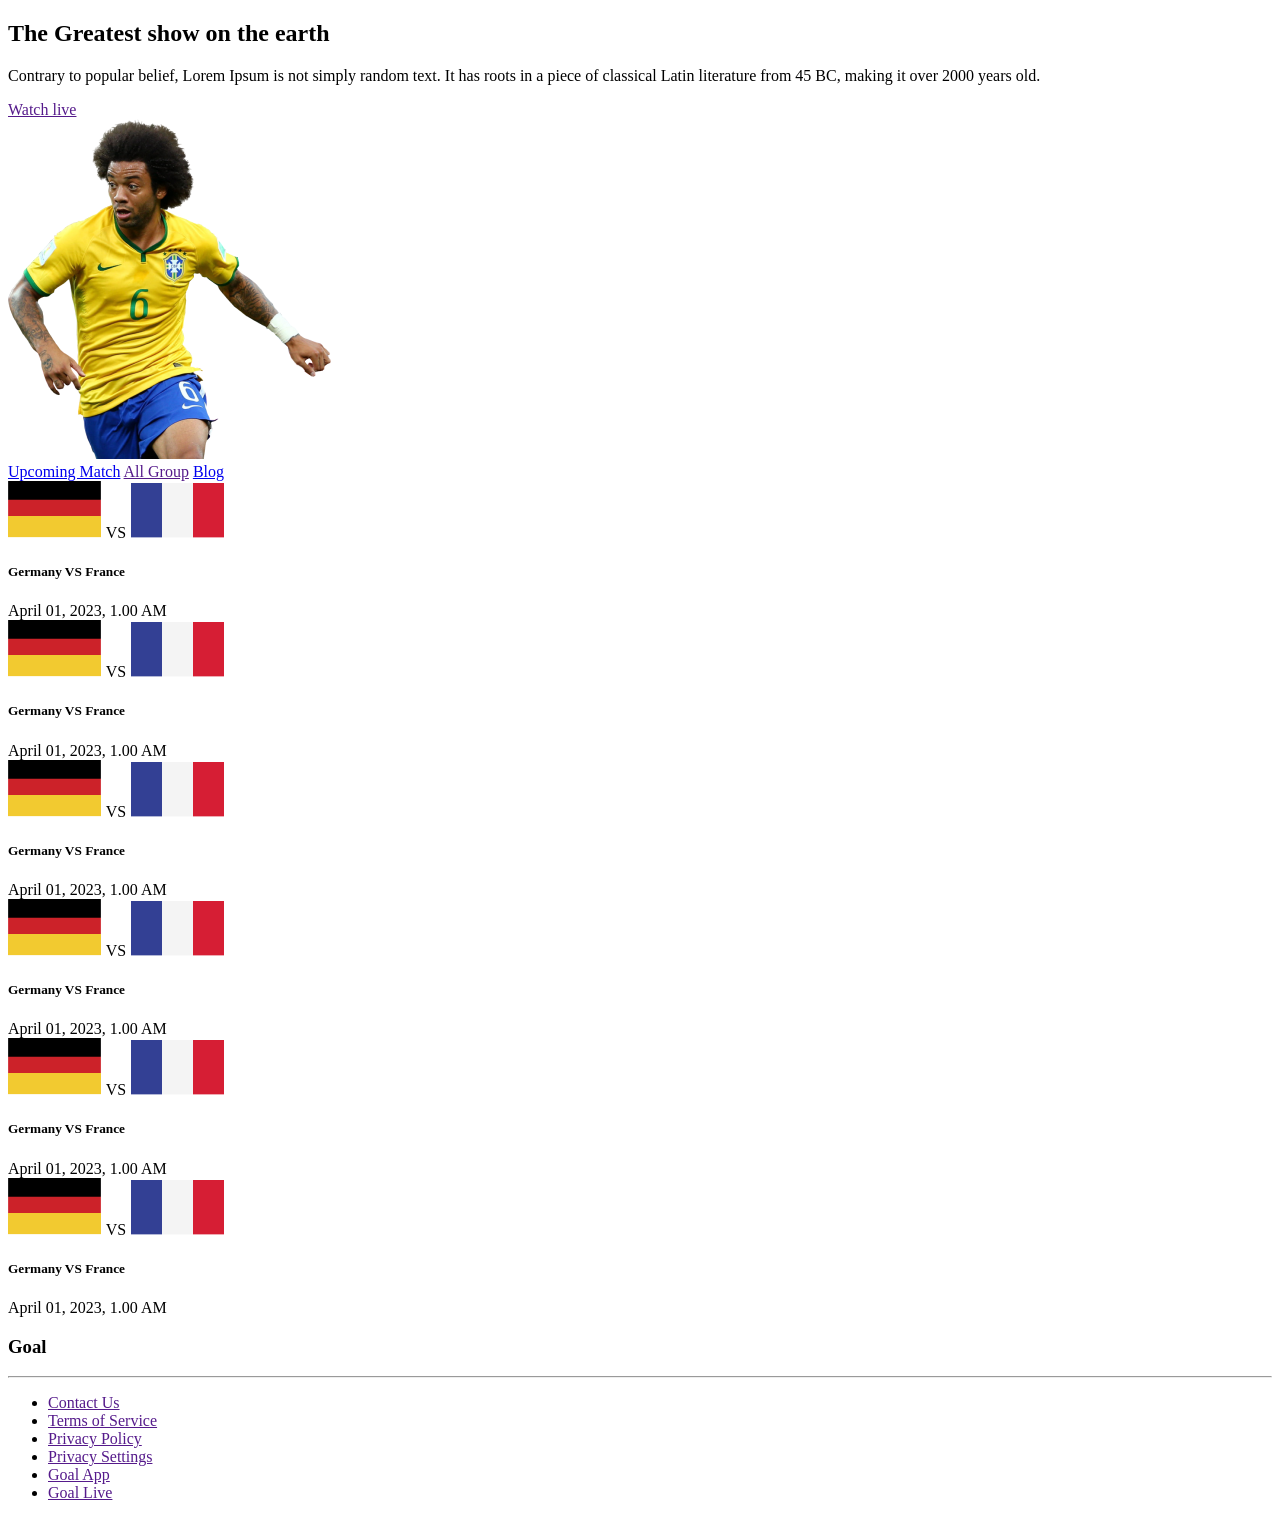
==== upcoming.html @ b74641d1 "world cup website added" ====
<!DOCTYPE html>
<html lang="en">
  <head>
    <meta charset="UTF-8" />
    <meta http-equiv="X-UA-Compatible" content="IE=edge" />
    <meta name="viewport" content="width=device-width, initial-scale=1.0" />
    <title>world cup blog</title>
    <link rel="stylesheet" href="style.css" />
    <link rel="stylesheet" href="upcoming.css" />
    <link rel="stylesheet" href="/mobile.css" />
    <link rel="stylesheet" href="/tablet.css" />
    
  </head>
  <body>
    <!--spotlight start-->
    <section class="spotlight">
      <div class="container-fluid">
        <div class="container-flex bgc-container">
          <div class="spotlight-intro">
            <h1 class="sp-heading">The Greatest show on the earth</h1>
            <p class="sp-text">
              Contrary to popular belief, Lorem Ipsum is not simply random text.
              It has roots in a piece of classical Latin literature from 45 BC,
              making it over 2000 years old.
            </p>
            <a class="sp-btn" href="">
              Watch live <i class="fa-solid fa-angle-right"></i>
            </a>
          </div>

          <img class="spotlight-img" src="/assets/bannerimage.png" />
        </div>
      </div>
    </section>
    <!--spotlight end-->

    <!--information-section start-->
    <section class="information-section">
      <div class="container-fluid">
        <div class="info-container">
          <div class="info-tab">
            <a href="/blog.html" target="_blank">Upcoming Match</a>
            <a href="">All Group</a>
            <a href="/upcoming.html">Blog</a>
          </div>
          <div class="upcoming-match">
            <div class="upcoming-cards">
              <div class="up-card">
                <div class="flag">
                  <img src="/assets/germanyflag.png" alt="" />
                  <span>VS</span>
                  <img src="/assets/flag.png" alt="" />
                </div>

                <h5>Germany VS France</h5>
                <span>April 01, 2023, 1.00 AM</span>
              </div>

              <div class="up-card">
                <div class="flag">
                  <img src="/assets/germanyflag.png" alt="" />
                  <span>VS</span>
                  <img src="/assets/flag.png" alt="" />
                </div>
                <h5>Germany VS France</h5>
                <span>April 01, 2023, 1.00 AM</span>
              </div>

              <div class="up-card">
                <div class="flag">
                  <img src="/assets/germanyflag.png" alt="" />
                  <span>VS</span>
                  <img src="/assets/flag.png" alt="" />
                </div>
                <h5>Germany VS France</h5>
                <span>April 01, 2023, 1.00 AM</span>
              </div>

              <div class="up-card">
                <div class="flag">
                  <img src="/assets/germanyflag.png" alt="" />
                  <span>VS</span>
                  <img src="/assets/flag.png" alt="" />
                </div>
                <h5>Germany VS France</h5>
                <span>April 01, 2023, 1.00 AM</span>
              </div>

              <div class="up-card">
                <div class="flag">
                  <img src="/assets/germanyflag.png" alt="" />
                  <span>VS</span>
                  <img src="/assets/flag.png" alt="" />
                </div>
                <h5>Germany VS France</h5>
                <span>April 01, 2023, 1.00 AM</span>
              </div>

              <div class="up-card">
                <div class="flag">
                  <img src="/assets/germanyflag.png" alt="" />
                  <span>VS</span>
                  <img src="/assets/flag.png" alt="" />
                </div>
                <h5>Germany VS France</h5>
                <span>April 01, 2023, 1.00 AM</span>
              </div>
            </div>
          </div>
        </div>
      </div>
    </section>

    <!--information-section end-->
    <!---footer-start-->

    <footer class="footer-section">
      <div class="container-fluid">
        <div class="footer-container">
          <div class="footer-heading">
            <h3>Goal</h3>
          </div>
          <hr />
          <div class="footer-links">
            <ul class="footer-ul">
              <li><a href="">Contact Us</a></li>
              <li><a href="">Terms of Service</a></li>
              <li><a href="">Privacy Policy</a></li>
              <li><a href="">Privacy Settings </a></li>
              <li><a href="">Goal App</a></li>
              <li><a href="">Goal Live</a></li>
            </ul>
          </div>
        </div>
      </div>
    </footer>
  </body>
</html>
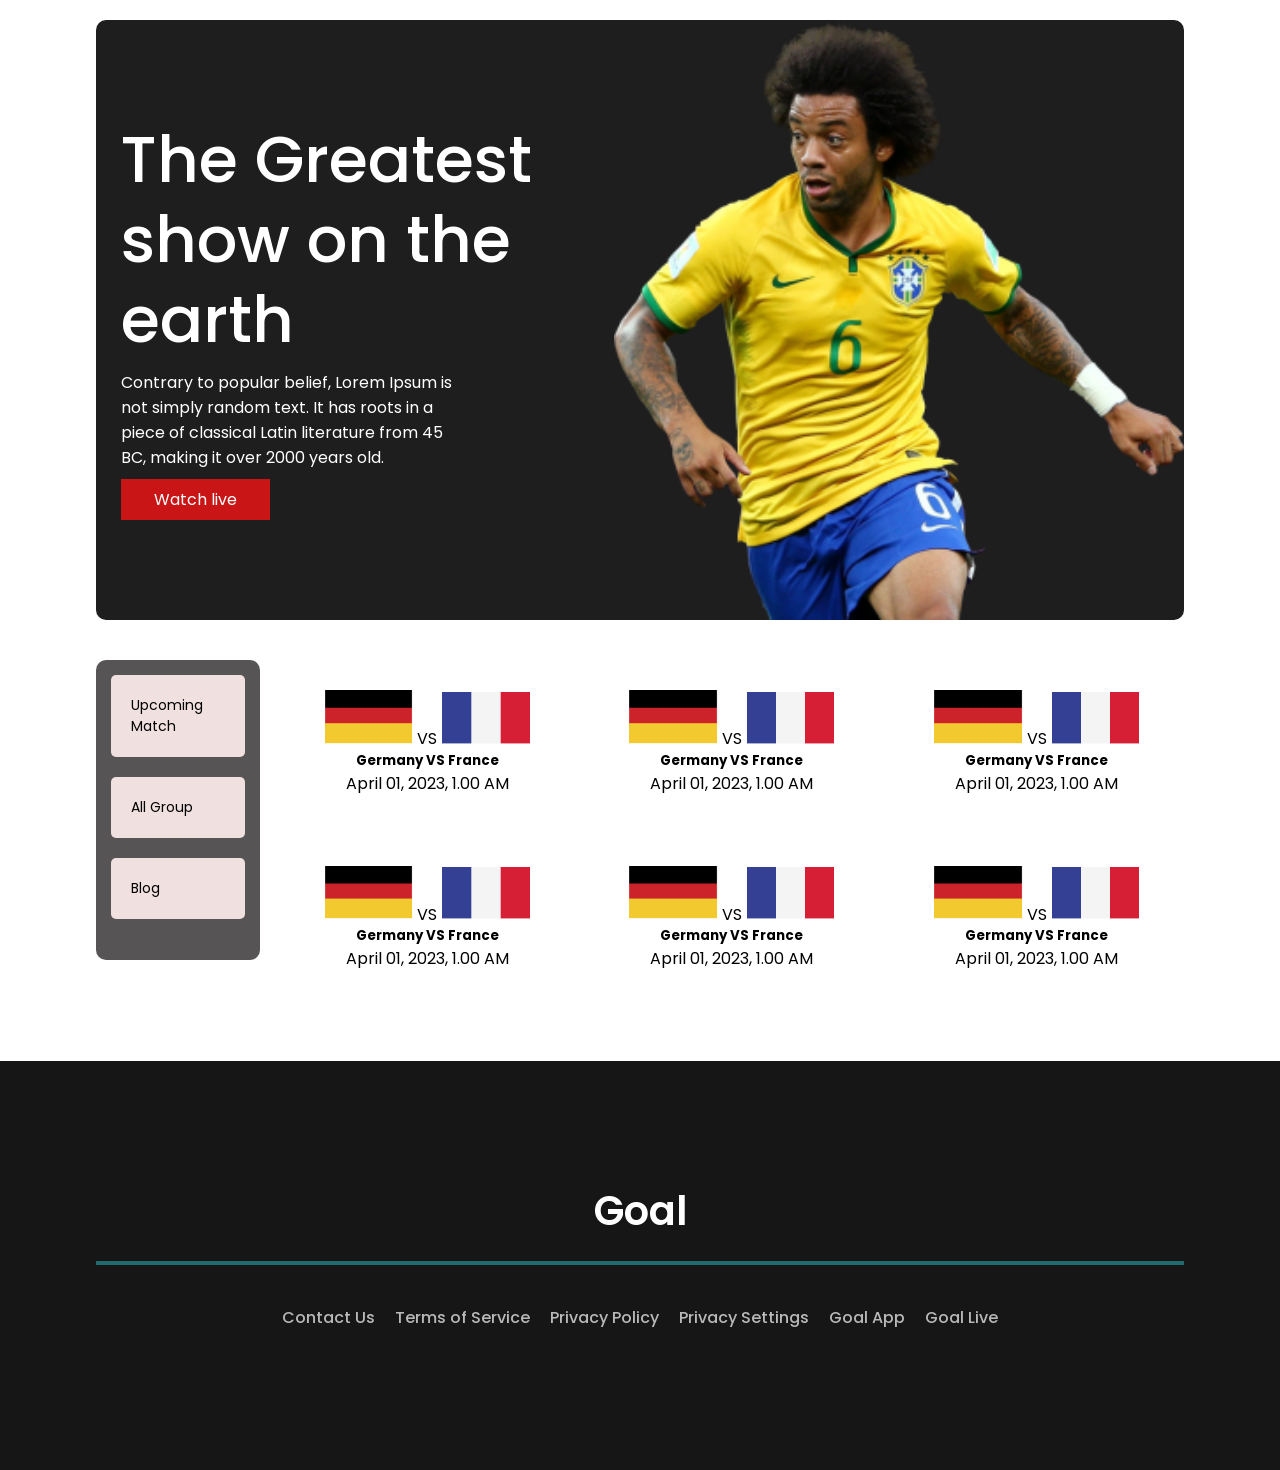
==== commit dbfcd403: ":lipstick:" ====
--- a/upcoming.html
+++ b/upcoming.html
@@ -5,11 +5,10 @@
     <meta http-equiv="X-UA-Compatible" content="IE=edge" />
     <meta name="viewport" content="width=device-width, initial-scale=1.0" />
     <title>world cup blog</title>
-    <link rel="stylesheet" href="style.css" />
-    <link rel="stylesheet" href="upcoming.css" />
-    <link rel="stylesheet" href="/mobile.css" />
-    <link rel="stylesheet" href="/tablet.css" />
-    
+    <link rel="stylesheet" href="/stylesheet/style.css" />
+    <link rel="stylesheet" href="stylesheet/mobile.css" />
+    <link rel="stylesheet" href="stylesheet/tablet.css" />
+    <link rel="stylesheet" href="stylesheet/upcoming.css" />
   </head>
   <body>
     <!--spotlight start-->
--- a/stylesheet/style.css
+++ b/stylesheet/style.css
@@ -0,0 +1,168 @@
+@import url(mobile.css);
+@import url(tablet.css);
+
+@import url("https://fonts.googleapis.com/css2?family=Finlandica:ital,wght@1,400;1,600&family=Oswald:wght@700&family=Poppins:wght@500&family=Roboto+Mono:ital,wght@0,400;1,200;1,400&family=Trispace&display=swap");
+
+* {
+  margin: 0;
+  padding: 0;
+  box-sizing: border-box;
+  font-family: "Poppins", sans-serif;
+}
+/**spotlight styles start**/
+.spotlight {
+  background: #ffffff;
+}
+.container-fluid {
+  width: 85%;
+  margin-left: auto;
+  margin-right: auto;
+  padding: 20px 0;
+}
+.bgc-container {
+  width: 100%;
+  background: #1e1e1e;
+  border-radius: 10px;
+}
+.container-flex {
+  display: flex;
+}
+.spotlight-intro {
+  display: flex;
+  flex-direction: column;
+  justify-content: center;
+  padding-left: 20px;
+}
+.sp-heading {
+  color: #ffffff;
+  margin: 1%;
+  font-weight: 500;
+  font-size: 5vw;
+  line-height: 80px;
+}
+.sp-text {
+  width: 70%;
+  color: #ffffff;
+  margin: 1%;
+}
+.sp-btn {
+  width: 30%;
+  background-color: #c91515;
+  color: #ffffff;
+  text-decoration: none;
+  padding: 0.5rem;
+  margin: 1%;
+  text-align: center;
+}
+
+.spotlight-img {
+  width: 90%;
+}
+.spotlight-img {
+  height: 600px;
+}
+/**spotlight style end**/
+
+/**information-section style strat**/
+.information-section {
+  margin-bottom: 40px;
+}
+.info-container {
+  display: flex;
+}
+.info-tab {
+  height: 300px;
+  display: flex;
+  flex-direction: column;
+  background-color: #1f1c1cc0;
+  padding: 5px;
+  border-radius: 10px;
+}
+.info-tab a {
+  text-decoration: none;
+  padding: 20px;
+  margin: 10px 10px;
+}
+.btn-c {
+  background-color: rgba(255, 255, 255, 0.514);
+  color: #0f0f0f;
+  border-radius: 5px;
+}
+.btn-b {
+  background-color: #cc0c0c;
+  color: #f0f0f0;
+  border-radius: 5px;
+}
+.info-cards {
+  display: grid;
+  grid-template-columns: repeat(3, 1fr);
+}
+.info-card {
+  box-shadow: 10px 10px 30px #534a4a33;
+  margin: 1% 1%;
+  border-radius: 10px;
+}
+.info-card img {
+  width: 100%;
+}
+.info-card p {
+  display: inline-block;
+  border: 1px solid rgb(26, 24, 24);
+  padding: 1px 12px;
+  margin: 1%;
+}
+.info-card h4 {
+  font-weight: 600;
+  font-size: 14px;
+  line-height: 27px;
+  margin: 10px;
+}
+.info-card span i {
+  margin: 10px;
+}
+.expand-btn {
+  visibility: hidden;
+}
+/**information-section style end**/
+
+/**footer style start**/
+.footer-section {
+  background: #161616;
+  padding: 100px 0;
+}
+.footer-container {
+  display: flex;
+  flex-direction: column;
+  justify-content: center;
+  align-items: center;
+}
+.footer-heading h3 {
+  color: #ffffff;
+  font-weight: 600;
+  font-size: 40px;
+}
+.footer-links {
+  margin: 20px 0;
+}
+hr {
+  border: 2px solid #259094b4;
+  margin: 20px 0;
+  width: 100%;
+}
+ul {
+  display: flex;
+  justify-content: center;
+  gap: 20px;
+}
+.footer-links ul li {
+  list-style-type: none;
+}
+.footer-links ul li a {
+  text-decoration: none;
+  color: #b9b9b9;
+  font-weight: 500;
+  font-size: 16px;
+  line-height: 24px;
+}
+
+/**footer style end**/
--- a/stylesheet/mobile.css
+++ b/stylesheet/mobile.css
@@ -0,0 +1,65 @@
+@media screen and (max-width: 600px) {
+  
+  /**spotlight section**/
+  .container-fluid {
+    margin: auto;
+  }
+  .container-flex {
+    flex-direction: column;
+    align-items: center;
+  }
+  .bgc-container {
+    width: 100%;
+  }
+  .spotlight-intro {
+    width: 80%;
+    text-align: center;
+  }
+  .sp-heading {
+    text-align: center;
+   
+    font-size: 30px;
+    font-weight: 700;
+    line-height: 33px;
+  }
+
+  .spotlight-img {
+   padding: 0 50px;
+    height: 100%;
+  }
+  .sp-btn{
+    width: 60%;
+  }
+}
+/**mobile device**/
+@media screen and (max-width: 600px) {
+
+  /**info-section**/
+  .info-container {
+    flex-direction: column;
+  }
+  .info-tab {
+    background: none;
+    text-align: center;
+    flex-direction: column;
+  }
+  .info-tab a {
+    color: black;
+  }
+  .info-cards {
+    display: grid;
+    grid-template-columns: repeat(1, 3fr);
+    grid-template-rows: repeat(1, 3fr);
+  }
+  .info-card h4{
+font-size: larger;
+  }
+  /**footer-section**/
+  .footer-section {
+    padding: 0;
+  }
+  .footer-ul {
+    display: flex;
+    flex-direction: column;
+  }
+}
--- a/stylesheet/tablet.css
+++ b/stylesheet/tablet.css
@@ -0,0 +1,62 @@
+/***teblet device***/
+
+@media (min-width: 600px) and (max-width: 991.98px) {
+  /***spotlight***/
+  .spotlight-intro {
+    justify-content: center;
+    align-items: center;
+    text-align: center;
+  }
+  .spotlight-img {
+    width: 50%;
+  }
+
+  /**information section**/
+
+  .info-container {
+    flex-direction: column;
+    justify-content: center;
+    align-items: center;
+  }
+  .info-details .expand-btn {
+    text-align: center;
+  }
+  .expand-btn {
+    margin: 40px 0;
+  }
+  .expand-btn a {
+    width: 20%;
+    color: aliceblue;
+    text-decoration: none;
+    padding: 20px;
+    background-color: rgb(226, 49, 43);
+    border-radius: 5px;
+  }
+  .info-tab {
+    display: flex;
+    flex-direction: row;
+    background: none;
+    height: 100px;
+    margin-bottom: 50px;
+  }
+
+  .info-tab a {
+    width: 100%;
+    height: 80px;
+  }
+
+  .info-cards {
+    display: grid;
+    grid-template-columns: repeat(2, 3fr);
+    grid-template-rows: repeat(2, 3fr);
+  }
+  .expand-btn {
+    visibility: visible;
+  }
+
+  /**footer-section**/
+
+  .footer-ul {
+    flex-wrap: wrap;
+  }
+}
--- a/stylesheet/upcoming.css
+++ b/stylesheet/upcoming.css
@@ -0,0 +1,41 @@
+/**information section styles****/
+.upcoming-match {
+  width: 100%;
+}
+.info-tab a {
+  background-color: rgb(240, 224, 224);
+  color: #000;
+  border-radius: 5px;
+  font-size: 14px;
+}
+.upcoming-cards {
+  display: grid;
+  grid-template-columns: repeat(3, 1fr);
+  grid-template-rows: repeat(1, 1fr);
+  gap: 10px;
+  margin: 0 10px;
+}
+.up-card {
+  width: 100%;
+  text-align: center;
+}
+
+.up-card {
+  width: 100%;
+  margin: 30px 10px;
+}
+.up-card img {
+  width: 30%;
+}
+/**mobile-device**/
+@media screen and (max-width: 600px) {
+  .upcoming-cards {
+    grid-template-columns: repeat(1, 3fr);
+  }
+}
+/**teblet device**/
+@media (min-width: 600px) and (max-width: 991.98px) {
+  .upcoming-cards {
+    grid-template-columns: repeat(2, 1fr);
+  }
+}
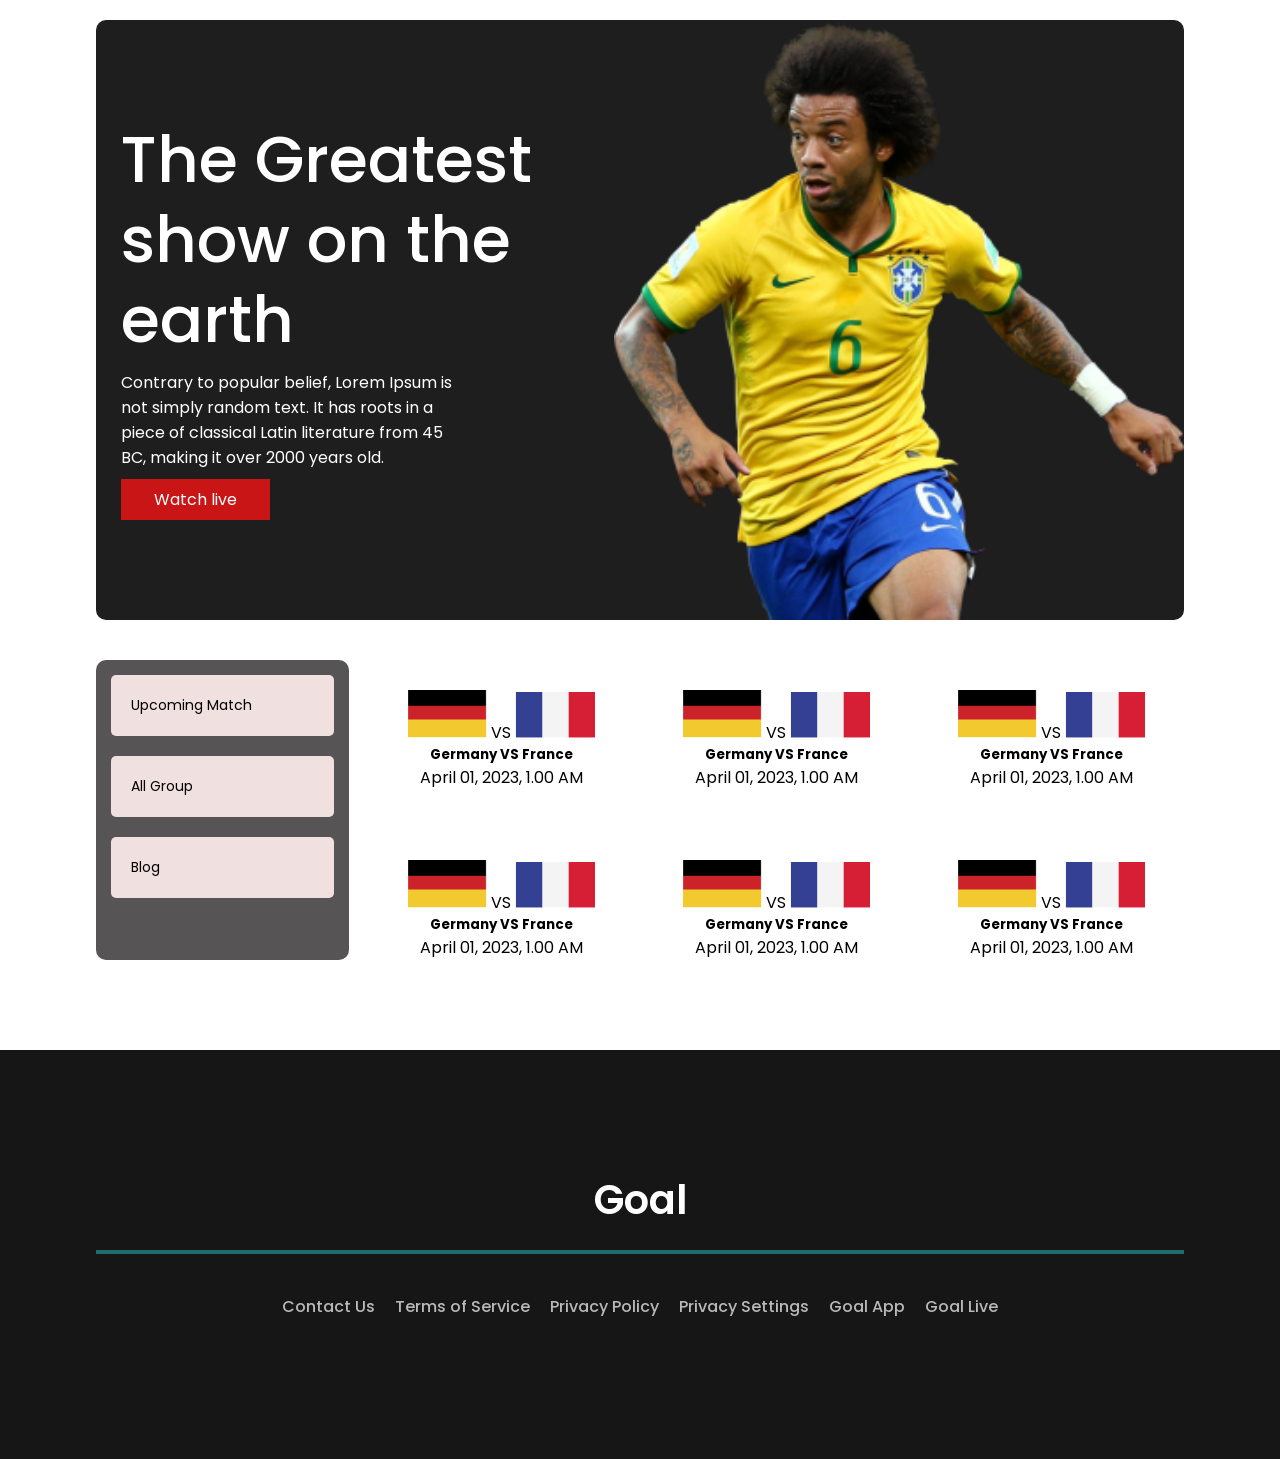
==== commit 8dd5dbcb: ":lipstick:" ====
--- a/upcoming.html
+++ b/upcoming.html
@@ -27,7 +27,7 @@
             </a>
           </div>
 
-          <img class="spotlight-img" src="/assets/bannerimage.png" />
+          <img class="spotlight-img" src="./assets/bannerimage.png" />
         </div>
       </div>
     </section>
@@ -46,9 +46,9 @@
             <div class="upcoming-cards">
               <div class="up-card">
                 <div class="flag">
-                  <img src="/assets/germanyflag.png" alt="" />
+                  <img src="./assets/germanyflag.png" alt="" />
                   <span>VS</span>
-                  <img src="/assets/flag.png" alt="" />
+                  <img src="./assets/flag.png" alt="" />
                 </div>
 
                 <h5>Germany VS France</h5>
@@ -57,9 +57,9 @@
 
               <div class="up-card">
                 <div class="flag">
-                  <img src="/assets/germanyflag.png" alt="" />
+                  <img src="./assets/germanyflag.png" alt="" />
                   <span>VS</span>
-                  <img src="/assets/flag.png" alt="" />
+                  <img src="./assets/flag.png" alt="" />
                 </div>
                 <h5>Germany VS France</h5>
                 <span>April 01, 2023, 1.00 AM</span>
@@ -67,9 +67,9 @@
 
               <div class="up-card">
                 <div class="flag">
-                  <img src="/assets/germanyflag.png" alt="" />
+                  <img src="./assets/germanyflag.png" alt="" />
                   <span>VS</span>
-                  <img src="/assets/flag.png" alt="" />
+                  <img src="./assets/flag.png" alt="" />
                 </div>
                 <h5>Germany VS France</h5>
                 <span>April 01, 2023, 1.00 AM</span>
@@ -77,9 +77,9 @@
 
               <div class="up-card">
                 <div class="flag">
-                  <img src="/assets/germanyflag.png" alt="" />
+                  <img src="./assets/germanyflag.png" alt="" />
                   <span>VS</span>
-                  <img src="/assets/flag.png" alt="" />
+                  <img src="./assets/flag.png" alt="" />
                 </div>
                 <h5>Germany VS France</h5>
                 <span>April 01, 2023, 1.00 AM</span>
@@ -87,9 +87,9 @@
 
               <div class="up-card">
                 <div class="flag">
-                  <img src="/assets/germanyflag.png" alt="" />
+                  <img src="./assets/germanyflag.png" alt="" />
                   <span>VS</span>
-                  <img src="/assets/flag.png" alt="" />
+                  <img src="./assets/flag.png" alt="" />
                 </div>
                 <h5>Germany VS France</h5>
                 <span>April 01, 2023, 1.00 AM</span>
@@ -97,9 +97,9 @@
 
               <div class="up-card">
                 <div class="flag">
-                  <img src="/assets/germanyflag.png" alt="" />
+                  <img src="./assets/germanyflag.png" alt="" />
                   <span>VS</span>
-                  <img src="/assets/flag.png" alt="" />
+                  <img src="./assets/flag.png" alt="" />
                 </div>
                 <h5>Germany VS France</h5>
                 <span>April 01, 2023, 1.00 AM</span>
--- a/stylesheet/style.css
+++ b/stylesheet/style.css
@@ -71,6 +71,7 @@
   display: flex;
 }
 .info-tab {
+  width: 30%;
   height: 300px;
   display: flex;
   flex-direction: column;
@@ -149,7 +150,7 @@
   margin: 20px 0;
   width: 100%;
 }
-ul {
+.footer-ul {
   display: flex;
   justify-content: center;
   gap: 20px;
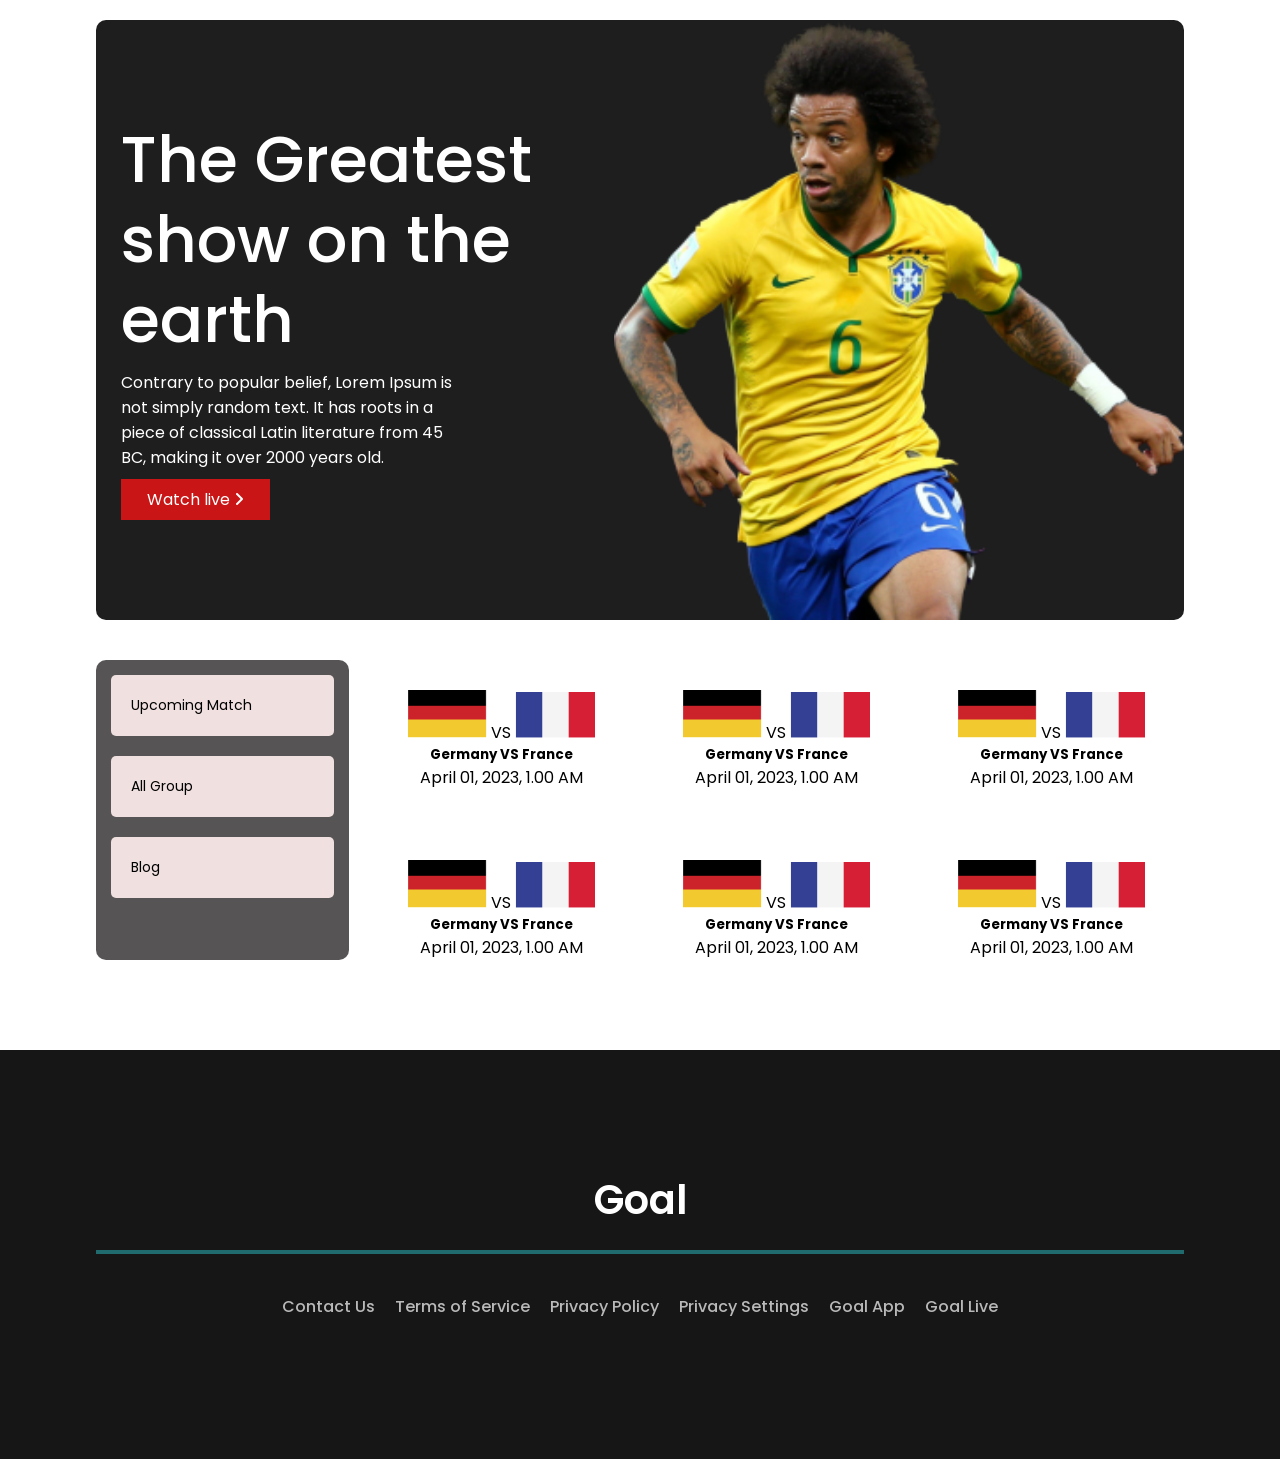
==== commit f1c28fb3: ":lipstick:" ====
--- a/upcoming.html
+++ b/upcoming.html
@@ -4,11 +4,16 @@
     <meta charset="UTF-8" />
     <meta http-equiv="X-UA-Compatible" content="IE=edge" />
     <meta name="viewport" content="width=device-width, initial-scale=1.0" />
+    <link
+    rel="stylesheet"
+    href="https://cdnjs.cloudflare.com/ajax/libs/font-awesome/6.1.1/css/all.min.css"
+  />
     <title>world cup blog</title>
-    <link rel="stylesheet" href="/stylesheet/style.css" />
-    <link rel="stylesheet" href="stylesheet/mobile.css" />
-    <link rel="stylesheet" href="stylesheet/tablet.css" />
-    <link rel="stylesheet" href="stylesheet/upcoming.css" />
+    <!--stylesheets-->
+    <link rel="stylesheet" href="./stylesheet/style.css" />
+    <link rel="stylesheet" href="./stylesheet/mobile.css" />
+    <link rel="stylesheet" href="./stylesheet/tablet.css" />
+    <link rel="stylesheet" href="./stylesheet/upcoming.css" />
   </head>
   <body>
     <!--spotlight start-->
--- a/stylesheet/mobile.css
+++ b/stylesheet/mobile.css
@@ -1,5 +1,4 @@
 @media screen and (max-width: 600px) {
-  
   /**spotlight section**/
   .container-fluid {
     margin: auto;
@@ -13,35 +12,42 @@
   }
   .spotlight-intro {
     width: 80%;
-    text-align: center;
+    margin: auto;
+    justify-content: center;
+    align-items: center;
   }
   .sp-heading {
-    text-align: center;
-   
+    width: 80%;
     font-size: 30px;
     font-weight: 700;
     line-height: 33px;
+    text-align: center;
+  }
+  .spotlight-intro p {
+    text-align: center;
   }
 
   .spotlight-img {
-   padding: 0 50px;
+    padding: 0 50px;
     height: 100%;
   }
-  .sp-btn{
+  .sp-btn {
     width: 60%;
   }
 }
 /**mobile device**/
 @media screen and (max-width: 600px) {
-
   /**info-section**/
   .info-container {
     flex-direction: column;
+    justify-content: center;
   }
   .info-tab {
+    width: 100%;
     background: none;
+    flex-direction: column;
+    justify-content: center;
     text-align: center;
-    flex-direction: column;
   }
   .info-tab a {
     color: black;
@@ -51,8 +57,8 @@
     grid-template-columns: repeat(1, 3fr);
     grid-template-rows: repeat(1, 3fr);
   }
-  .info-card h4{
-font-size: larger;
+  .info-card h4 {
+    font-size: larger;
   }
   /**footer-section**/
   .footer-section {
--- a/stylesheet/tablet.css
+++ b/stylesheet/tablet.css
@@ -1,12 +1,9 @@
 /***teblet device***/
 
 @media (min-width: 600px) and (max-width: 991.98px) {
+
   /***spotlight***/
-  .spotlight-intro {
-    justify-content: center;
-    align-items: center;
-    text-align: center;
-  }
+
   .spotlight-img {
     width: 50%;
   }
@@ -32,10 +29,11 @@
     background-color: rgb(226, 49, 43);
     border-radius: 5px;
   }
-  .info-tab {
+  .info-tab{
     display: flex;
     flex-direction: row;
     background: none;
+    width: 100%;
     height: 100px;
     margin-bottom: 50px;
   }
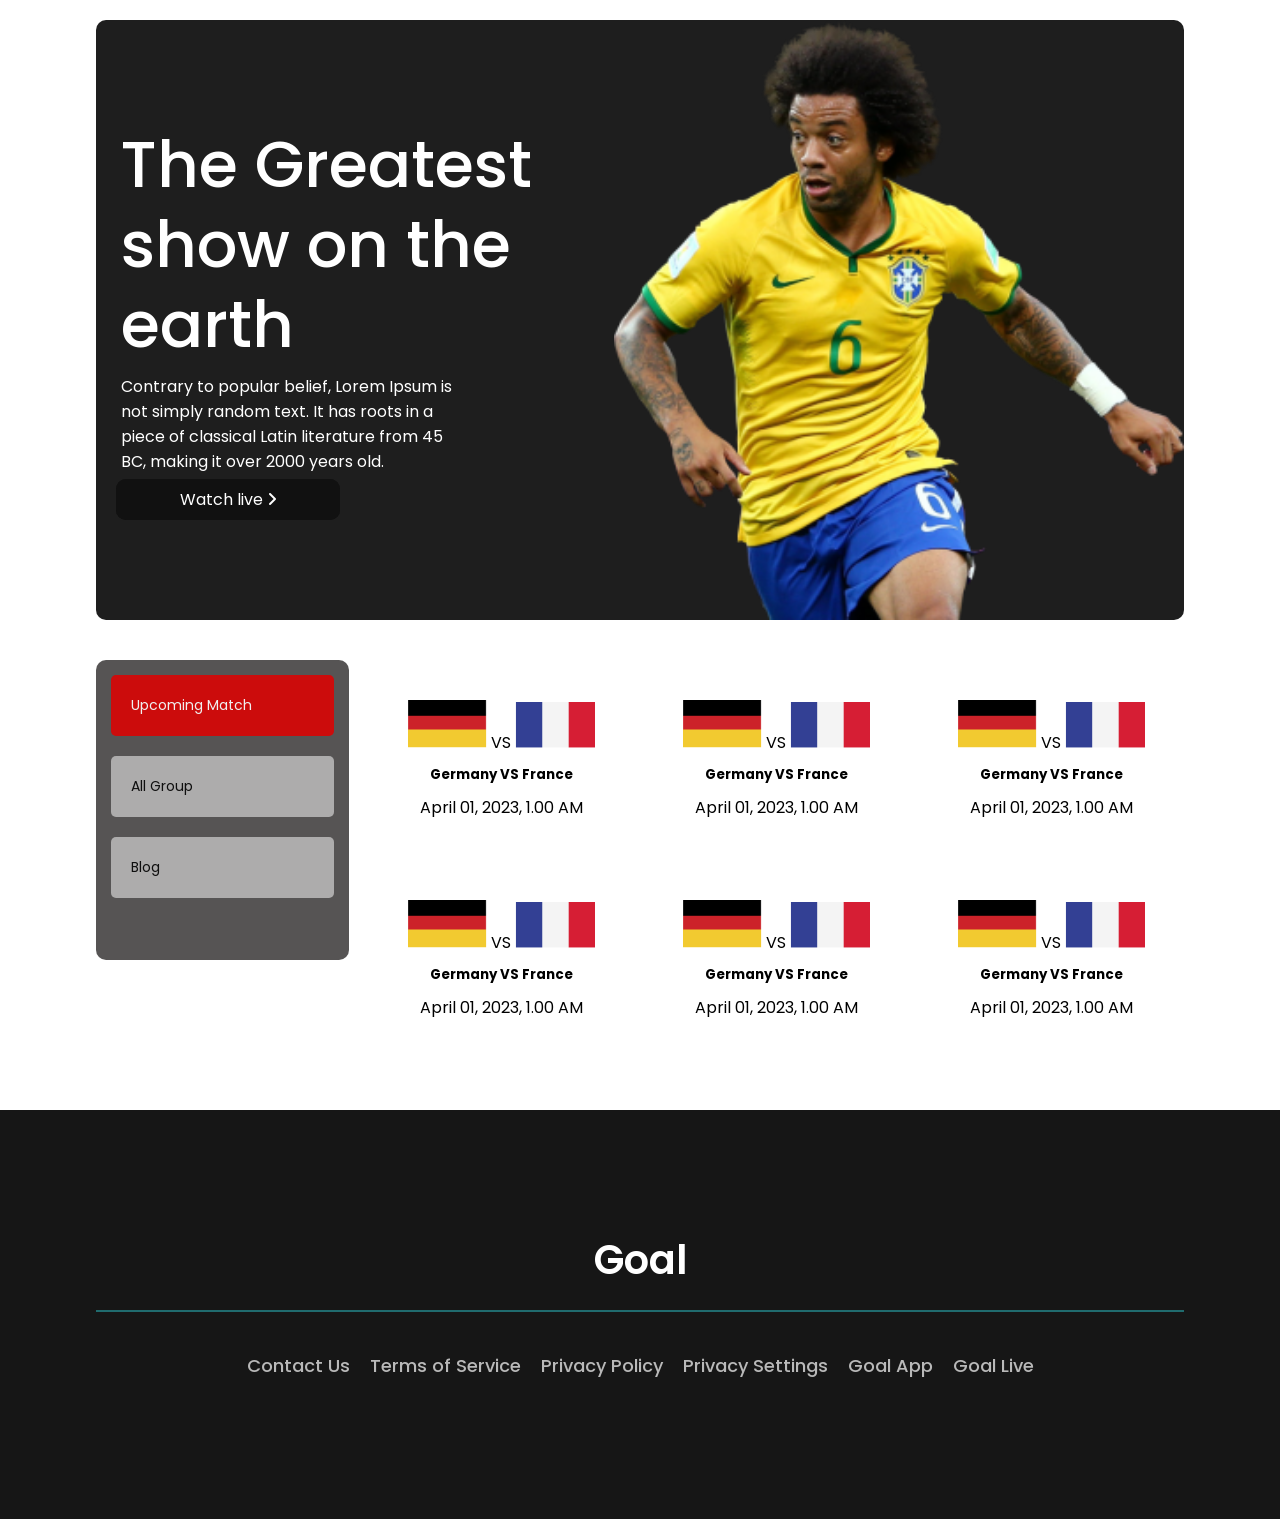
==== commit 6d344bfe: ":lipstick:" ====
--- a/upcoming.html
+++ b/upcoming.html
@@ -5,9 +5,9 @@
     <meta http-equiv="X-UA-Compatible" content="IE=edge" />
     <meta name="viewport" content="width=device-width, initial-scale=1.0" />
     <link
-    rel="stylesheet"
-    href="https://cdnjs.cloudflare.com/ajax/libs/font-awesome/6.1.1/css/all.min.css"
-  />
+      rel="stylesheet"
+      href="https://cdnjs.cloudflare.com/ajax/libs/font-awesome/6.1.1/css/all.min.css"
+    />
     <title>world cup blog</title>
     <!--stylesheets-->
     <link rel="stylesheet" href="./stylesheet/style.css" />
@@ -27,7 +27,7 @@
               It has roots in a piece of classical Latin literature from 45 BC,
               making it over 2000 years old.
             </p>
-            <a class="sp-btn" href="">
+            <a class="sp-btn glow-on-hover" href="">
               Watch live <i class="fa-solid fa-angle-right"></i>
             </a>
           </div>
@@ -43,7 +43,7 @@
       <div class="container-fluid">
         <div class="info-container">
           <div class="info-tab">
-            <a href="/blog.html" target="_blank">Upcoming Match</a>
+            <a class="bg-r" href="/blog.html" target="_blank">Upcoming Match</a>
             <a href="">All Group</a>
             <a href="/upcoming.html">Blog</a>
           </div>
--- a/stylesheet/style.css
+++ b/stylesheet/style.css
@@ -46,17 +46,85 @@
   margin: 1%;
 }
 .sp-btn {
-  width: 30%;
-  background-color: #c91515;
-  color: #ffffff;
+  width: 45%;
   text-decoration: none;
   padding: 0.5rem;
-  margin: 1%;
   text-align: center;
 }
 
+.glow-on-hover {
+  color: #fff;
+  background: #111;
+  cursor: pointer;
+  position: relative;
+  z-index: 0;
+  border-radius: 10px;
+}
+.glow-on-hover:before {
+  content: "";
+  background: linear-gradient(
+    45deg,
+    #ff0000,
+    #ff7300,
+    #fffb00,
+    #48ff00,
+    #00ffd5,
+    #002bff,
+    #7a00ff,
+    #ff00c8,
+    #ff0000
+  );
+  position: absolute;
+  top: -2px;
+  left: -2px;
+  background-size: 400%;
+  z-index: -1;
+  filter: blur(5px);
+  width: calc(100% + 4px);
+  height: calc(100% + 4px);
+  animation: glowing 20s linear infinite;
+  opacity: 0;
+  transition: opacity 0.3s ease-in-out;
+  border-radius: 10px;
+}
+
+.glow-on-hover:active {
+  color: #000;
+}
+
+.glow-on-hover:active:after {
+  background: transparent;
+}
+
+.glow-on-hover:hover:before {
+  opacity: 1;
+}
+
+.glow-on-hover:after {
+  z-index: -1;
+  content: "";
+  position: absolute;
+  width: 100%;
+  height: 100%;
+  background: #111;
+  left: 0;
+  top: 0;
+  border-radius: 10px;
+}
+
+@keyframes glowing {
+  0% {
+    background-position: 0 0;
+  }
+  50% {
+    background-position: 400% 0;
+  }
+  100% {
+    background-position: 0 0;
+  }
+}
 .spotlight-img {
-  width: 90%;
+  width: 100%;
 }
 .spotlight-img {
   height: 600px;
@@ -146,7 +214,7 @@
   margin: 20px 0;
 }
 hr {
-  border: 2px solid #259094b4;
+  border: 1px solid #259094b4;
   margin: 20px 0;
   width: 100%;
 }
@@ -162,8 +230,7 @@
   text-decoration: none;
   color: #b9b9b9;
   font-weight: 500;
-  font-size: 16px;
-  line-height: 24px;
+  font-size: 18px;
 }
 
 /**footer style end**/
--- a/stylesheet/tablet.css
+++ b/stylesheet/tablet.css
@@ -7,7 +7,6 @@
   .spotlight-img {
     width: 50%;
   }
-
   /**information section**/
 
   .info-container {
--- a/stylesheet/upcoming.css
+++ b/stylesheet/upcoming.css
@@ -3,10 +3,15 @@
   width: 100%;
 }
 .info-tab a {
-  background-color: rgb(240, 224, 224);
-  color: #000;
+  background-color: rgba(255, 255, 255, 0.514);
+  color: #0f0f0f;
   border-radius: 5px;
   font-size: 14px;
+}
+.info-tab 
+.bg-r{
+  background-color: #cc0c0c;
+  color: #f0f0f0;
 }
 .upcoming-cards {
   display: grid;
@@ -27,6 +32,13 @@
 .up-card img {
   width: 30%;
 }
+.up-card .flag, h5, span{
+  margin: 10px 0;
+}
+
+
+
+
 /**mobile-device**/
 @media screen and (max-width: 600px) {
   .upcoming-cards {
